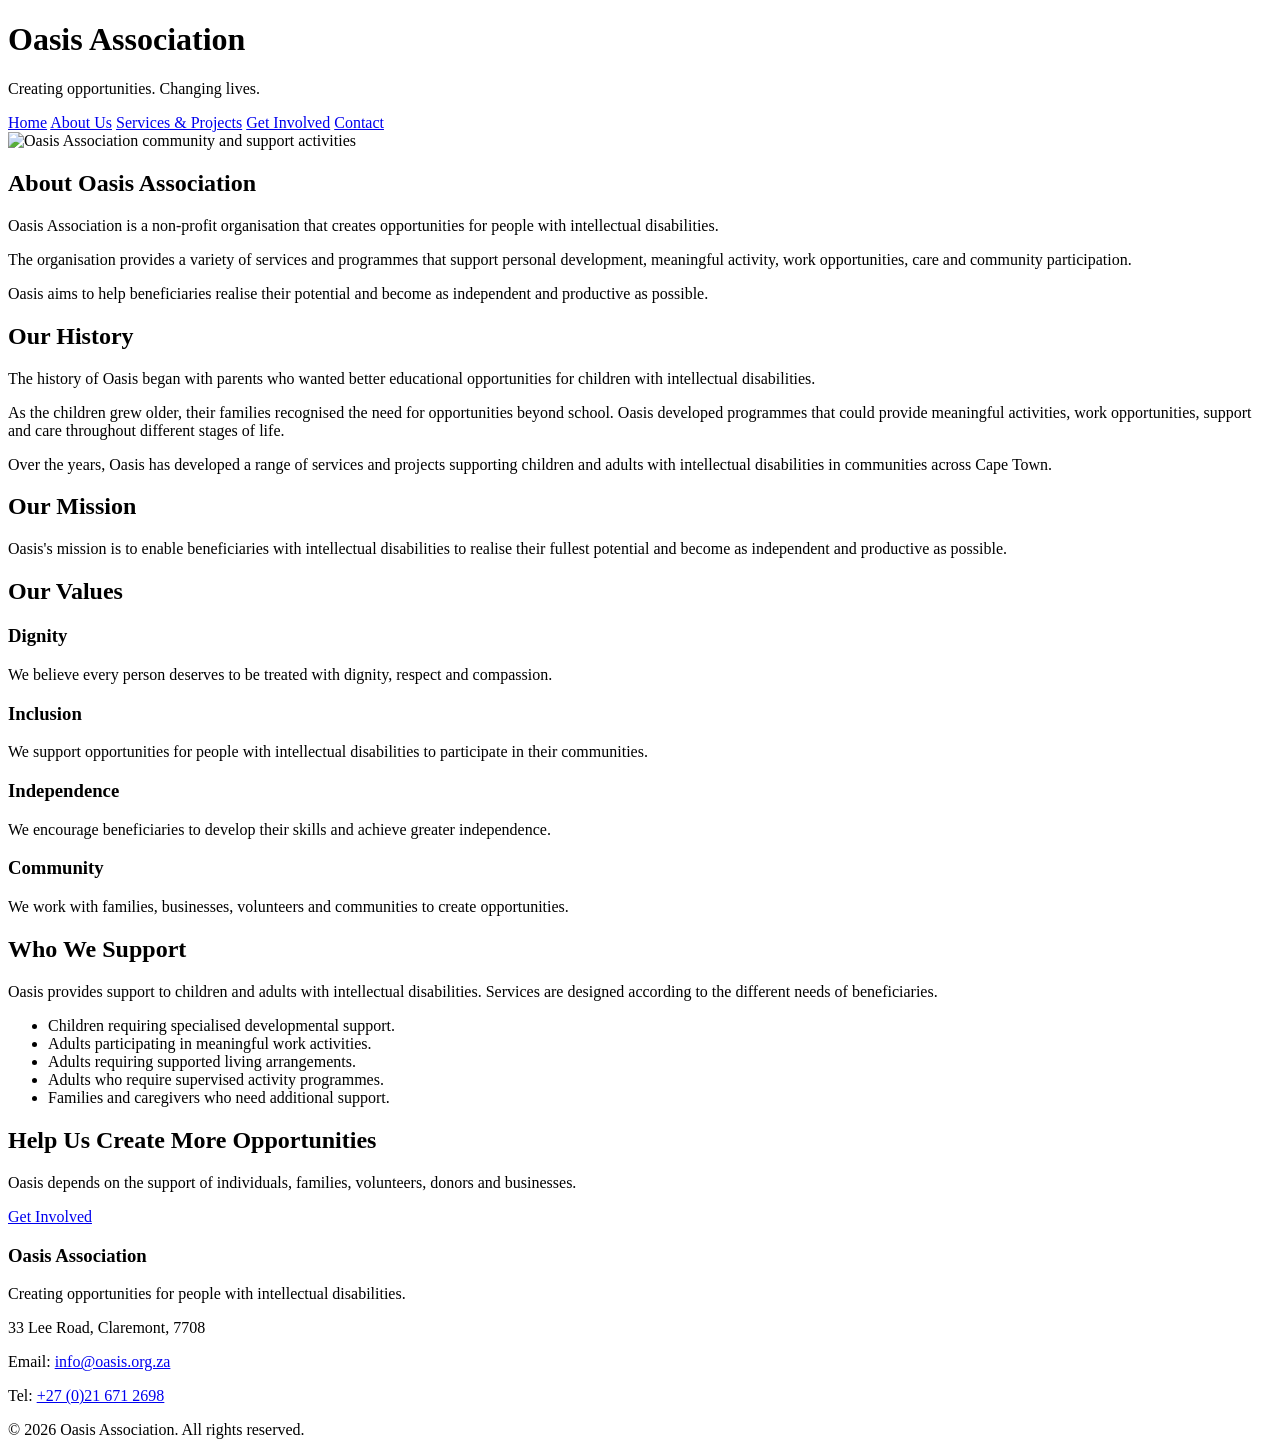
==== about.html @ 9ec5b2ed "Add files via upload" ====
<!DOCTYPE html>
<html lang="en">

<head>
    <!-- Page information -->
    <meta charset="UTF-8">
    <meta name="viewport" content="width=device-width, initial-scale=1.0">

    <title>Oasis Association | About Us</title>

    <!-- Main stylesheet -->
    <link rel="stylesheet" href="css/style.css">
</head>

<body>

    <!-- ================= HEADER ================= -->
    <header>

        <div class="header-content">
            <h1>Oasis Association</h1>
            <p>Creating opportunities. Changing lives.</p>
        </div>

        <!-- ================= NAVIGATION ================= -->
        <nav>
            <a href="index.html">Home</a>
            <a href="about.html" class="active">About Us</a>
            <a href="services.html">Services & Projects</a>
            <a href="enquiry.html">Get Involved</a>
            <a href="contact.html">Contact</a>
        </nav>

    </header>


    <!-- ================= MAIN CONTENT ================= -->
    <main>

        <!-- Page introduction -->
        <section class="welcome">

            <div class="section-image">
                <img
                    src="images/about.jpg"
                    alt="Oasis Association community and support activities">
            </div>

            <div class="section-text">

                <h2>About Oasis Association</h2>

                <p>
                    Oasis Association is a non-profit organisation that creates
                    opportunities for people with intellectual disabilities.
                </p>

                <p>
                    The organisation provides a variety of services and
                    programmes that support personal development, meaningful
                    activity, work opportunities, care and community
                    participation.
                </p>

                <p>
                    Oasis aims to help beneficiaries realise their potential
                    and become as independent and productive as possible.
                </p>

            </div>

        </section>


        <!-- Our history -->
        <section>

            <h2>Our History</h2>

            <p>
                The history of Oasis began with parents who wanted better
                educational opportunities for children with intellectual
                disabilities.
            </p>

            <p>
                As the children grew older, their families recognised the need
                for opportunities beyond school. Oasis developed programmes
                that could provide meaningful activities, work opportunities,
                support and care throughout different stages of life.
            </p>

            <p>
                Over the years, Oasis has developed a range of services and
                projects supporting children and adults with intellectual
                disabilities in communities across Cape Town.
            </p>

        </section>


        <!-- Mission -->
        <section>

            <h2>Our Mission</h2>

            <p>
                Oasis's mission is to enable beneficiaries with intellectual
                disabilities to realise their fullest potential and become as
                independent and productive as possible.
            </p>

        </section>


        <!-- Values -->
        <section>

            <h2>Our Values</h2>

            <div class="service-cards">

                <article class="service-card">
                    <div class="card-content">
                        <h3>Dignity</h3>
                        <p>
                            We believe every person deserves to be treated with
                            dignity, respect and compassion.
                        </p>
                    </div>
                </article>

                <article class="service-card">
                    <div class="card-content">
                        <h3>Inclusion</h3>
                        <p>
                            We support opportunities for people with
                            intellectual disabilities to participate in their
                            communities.
                        </p>
                    </div>
                </article>

                <article class="service-card">
                    <div class="card-content">
                        <h3>Independence</h3>
                        <p>
                            We encourage beneficiaries to develop their skills
                            and achieve greater independence.
                        </p>
                    </div>
                </article>

                <article class="service-card">
                    <div class="card-content">
                        <h3>Community</h3>
                        <p>
                            We work with families, businesses, volunteers and
                            communities to create opportunities.
                        </p>
                    </div>
                </article>

            </div>

        </section>


        <!-- Who we support -->
        <section>

            <h2>Who We Support</h2>

            <p>
                Oasis provides support to children and adults with intellectual
                disabilities. Services are designed according to the different
                needs of beneficiaries.
            </p>

            <ul>
                <li>Children requiring specialised developmental support.</li>
                <li>Adults participating in meaningful work activities.</li>
                <li>Adults requiring supported living arrangements.</li>
                <li>Adults who require supervised activity programmes.</li>
                <li>Families and caregivers who need additional support.</li>
            </ul>

        </section>


        <!-- Call to action -->
        <section class="call-to-action">

            <h2>Help Us Create More Opportunities</h2>

            <p>
                Oasis depends on the support of individuals, families,
                volunteers, donors and businesses.
            </p>

            <a class="button" href="enquiry.html">
                Get Involved
            </a>

        </section>

    </main>


    <!-- ================= FOOTER ================= -->
    <footer>

        <h3>Oasis Association</h3>

        <p>Creating opportunities for people with intellectual disabilities.</p>

        <p>33 Lee Road, Claremont, 7708</p>

        <p>
            Email:
            <a href="mailto:info@oasis.org.za">info@oasis.org.za</a>
        </p>

        <p>
            Tel:
            <a href="tel:+27216712698">+27 (0)21 671 2698</a>
        </p>

        <p class="copyright">
            &copy; 2026 Oasis Association. All rights reserved.
        </p>

    </footer>

</body>
</html>
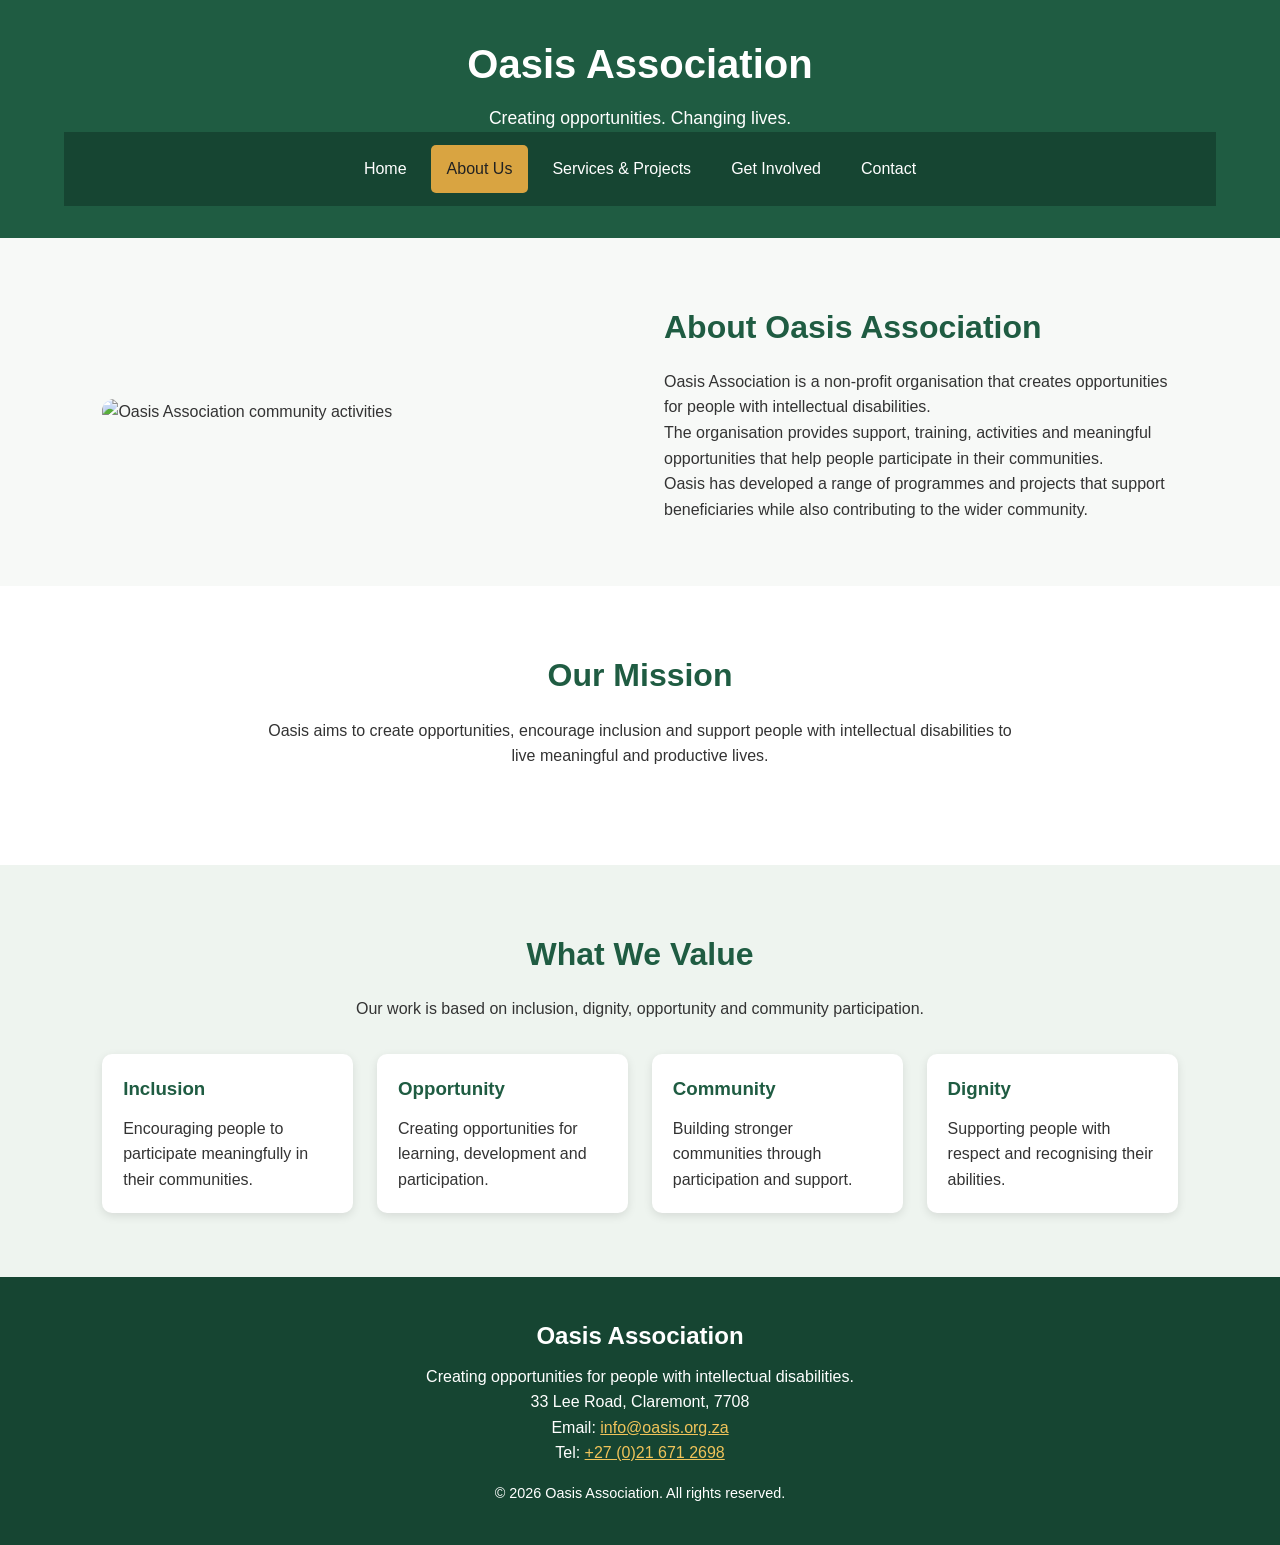
==== commit 5257268e: "Complete website pages and styling" ====
--- a/about.html
+++ b/about.html
@@ -2,235 +2,199 @@
 <html lang="en">
 
 <head>
-    <!-- Page information -->
     <meta charset="UTF-8">
-    <meta name="viewport" content="width=device-width, initial-scale=1.0">
-
-    <title>Oasis Association | About Us</title>
-
-    <!-- Main stylesheet -->
-    <link rel="stylesheet" href="css/style.css">
-</head>
-
-<body>
-
-    <!-- ================= HEADER ================= -->
-    <header>
-
-        <div class="header-content">
-            <h1>Oasis Association</h1>
-            <p>Creating opportunities. Changing lives.</p>
-        </div>
-
-        <!-- ================= NAVIGATION ================= -->
-        <nav>
-            <a href="index.html">Home</a>
-            <a href="about.html" class="active">About Us</a>
-            <a href="services.html">Services & Projects</a>
-            <a href="enquiry.html">Get Involved</a>
-            <a href="contact.html">Contact</a>
-        </nav>
-
-    </header>
-
-
-    <!-- ================= MAIN CONTENT ================= -->
-    <main>
-
-        <!-- Page introduction -->
-        <section class="welcome">
-
-            <div class="section-image">
-                <img
-                    src="images/about.jpg"
-                    alt="Oasis Association community and support activities">
-            </div>
-
-            <div class="section-text">
-
-                <h2>About Oasis Association</h2>
-
-                <p>
-                    Oasis Association is a non-profit organisation that creates
-                    opportunities for people with intellectual disabilities.
-                </p>
-
-                <p>
-                    The organisation provides a variety of services and
-                    programmes that support personal development, meaningful
-                    activity, work opportunities, care and community
-                    participation.
-                </p>
-
-                <p>
-                    Oasis aims to help beneficiaries realise their potential
-                    and become as independent and productive as possible.
-                </p>
-
-            </div>
-
-        </section>
-
-
-        <!-- Our history -->
-        <section>
-
-            <h2>Our History</h2>
-
-            <p>
-                The history of Oasis began with parents who wanted better
-                educational opportunities for children with intellectual
-                disabilities.
-            </p>
-
-            <p>
-                As the children grew older, their families recognised the need
-                for opportunities beyond school. Oasis developed programmes
-                that could provide meaningful activities, work opportunities,
-                support and care throughout different stages of life.
-            </p>
-
-            <p>
-                Over the years, Oasis has developed a range of services and
-                projects supporting children and adults with intellectual
-                disabilities in communities across Cape Town.
-            </p>
-
-        </section>
-
-
-        <!-- Mission -->
-        <section>
-
-            <h2>Our Mission</h2>
-
-            <p>
-                Oasis's mission is to enable beneficiaries with intellectual
-                disabilities to realise their fullest potential and become as
-                independent and productive as possible.
-            </p>
-
-        </section>
-
-
-        <!-- Values -->
-        <section>
-
-            <h2>Our Values</h2>
-
-            <div class="service-cards">
-
-                <article class="service-card">
-                    <div class="card-content">
-                        <h3>Dignity</h3>
-                        <p>
-                            We believe every person deserves to be treated with
-                            dignity, respect and compassion.
-                        </p>
-                    </div>
-                </article>
-
-                <article class="service-card">
-                    <div class="card-content">
-                        <h3>Inclusion</h3>
-                        <p>
-                            We support opportunities for people with
-                            intellectual disabilities to participate in their
-                            communities.
-                        </p>
-                    </div>
-                </article>
-
-                <article class="service-card">
-                    <div class="card-content">
-                        <h3>Independence</h3>
-                        <p>
-                            We encourage beneficiaries to develop their skills
-                            and achieve greater independence.
-                        </p>
-                    </div>
-                </article>
-
-                <article class="service-card">
-                    <div class="card-content">
-                        <h3>Community</h3>
-                        <p>
-                            We work with families, businesses, volunteers and
-                            communities to create opportunities.
-                        </p>
-                    </div>
-                </article>
-
-            </div>
-
-        </section>
-
-
-        <!-- Who we support -->
-        <section>
-
-            <h2>Who We Support</h2>
-
-            <p>
-                Oasis provides support to children and adults with intellectual
-                disabilities. Services are designed according to the different
-                needs of beneficiaries.
-            </p>
-
-            <ul>
-                <li>Children requiring specialised developmental support.</li>
-                <li>Adults participating in meaningful work activities.</li>
-                <li>Adults requiring supported living arrangements.</li>
-                <li>Adults who require supervised activity programmes.</li>
-                <li>Families and caregivers who need additional support.</li>
-            </ul>
-
-        </section>
-
-
-        <!-- Call to action -->
-        <section class="call-to-action">
-
-            <h2>Help Us Create More Opportunities</h2>
-
-            <p>
-                Oasis depends on the support of individuals, families,
-                volunteers, donors and businesses.
-            </p>
-
-            <a class="button" href="enquiry.html">
-                Get Involved
-            </a>
-
-        </section>
-
-    </main>
-
-
-    <!-- ================= FOOTER ================= -->
-    <footer>
-
-        <h3>Oasis Association</h3>
-
-        <p>Creating opportunities for people with intellectual disabilities.</p>
-
-        <p>33 Lee Road, Claremont, 7708</p>
-
-        <p>
-            Email:
-            <a href="mailto:info@oasis.org.za">info@oasis.org.za</a>
-        </p>
-
-        <p>
-            Tel:
-            <a href="tel:+27216712698">+27 (0)21 671 2698</a>
-        </p>
-
-        <p class="copyright">
-            &copy; 2026 Oasis Association. All rights reserved.
-        </p>
-
-    </footer>
-
-</body>
-</html>+        <meta name="viewport" content="width=device-width, initial-scale=1.0">
+
+            <title>About Us | Oasis Association</title>
+
+                <link rel="stylesheet" href="css/style.css">
+                </head>
+
+                <body>
+
+                    <header>
+
+                            <div class="header-content">
+                                        <h1>Oasis Association</h1>
+                                                    <p>Creating opportunities. Changing lives.</p>
+                                                            </div>
+
+                                                                    <nav>
+                                                                                <a href="index.html">Home</a>
+                                                                                            <a href="about.html" class="active">About Us</a>
+                                                                                                        <a href="services.html">Services &amp; Projects</a>
+                                                                                                                    <a href="enquiry.html">Get Involved</a>
+                                                                                                                                <a href="contact.html">Contact</a>
+                                                                                                                                        </nav>
+
+                                                                                                                                            </header>
+
+
+                                                                                                                                                <main>
+
+                                                                                                                                                        <section class="welcome">
+
+                                                                                                                                                                    <div class="section-image">
+                                                                                                                                                                                    <img
+                                                                                                                                                                                                        src="images/about.jpg"
+                                                                                                                                                                                                                            alt="Oasis Association community activities">
+                                                                                                                                                                                                                                        </div>
+
+                                                                                                                                                                                                                                                    <div class="section-text">
+
+                                                                                                                                                                                                                                                                    <h2>About Oasis Association</h2>
+
+                                                                                                                                                                                                                                                                                    <p>
+                                                                                                                                                                                                                                                                                                        Oasis Association is a non-profit organisation that
+                                                                                                                                                                                                                                                                                                                            creates opportunities for people with intellectual
+                                                                                                                                                                                                                                                                                                                                                disabilities.
+                                                                                                                                                                                                                                                                                                                                                                </p>
+
+                                                                                                                                                                                                                                                                                                                                                                                <p>
+                                                                                                                                                                                                                                                                                                                                                                                                    The organisation provides support, training,
+                                                                                                                                                                                                                                                                                                                                                                                                                        activities and meaningful opportunities that help
+                                                                                                                                                                                                                                                                                                                                                                                                                                            people participate in their communities.
+                                                                                                                                                                                                                                                                                                                                                                                                                                                            </p>
+
+                                                                                                                                                                                                                                                                                                                                                                                                                                                                            <p>
+                                                                                                                                                                                                                                                                                                                                                                                                                                                                                                Oasis has developed a range of programmes and
+                                                                                                                                                                                                                                                                                                                                                                                                                                                                                                                    projects that support beneficiaries while also
+                                                                                                                                                                                                                                                                                                                                                                                                                                                                                                                                        contributing to the wider community.
+                                                                                                                                                                                                                                                                                                                                                                                                                                                                                                                                                        </p>
+
+                                                                                                                                                                                                                                                                                                                                                                                                                                                                                                                                                                    </div>
+
+                                                                                                                                                                                                                                                                                                                                                                                                                                                                                                                                                                            </section>
+
+
+                                                                                                                                                                                                                                                                                                                                                                                                                                                                                                                                                                                    <section class="impact-section">
+
+                                                                                                                                                                                                                                                                                                                                                                                                                                                                                                                                                                                                <div class="section-heading">
+
+                                                                                                                                                                                                                                                                                                                                                                                                                                                                                                                                                                                                                <h2>Our Mission</h2>
+
+                                                                                                                                                                                                                                                                                                                                                                                                                                                                                                                                                                                                                                <p>
+                                                                                                                                                                                                                                                                                                                                                                                                                                                                                                                                                                                                                                                    Oasis aims to create opportunities, encourage
+                                                                                                                                                                                                                                                                                                                                                                                                                                                                                                                                                                                                                                                                        inclusion and support people with intellectual
+                                                                                                                                                                                                                                                                                                                                                                                                                                                                                                                                                                                                                                                                                            disabilities to live meaningful and productive
+                                                                                                                                                                                                                                                                                                                                                                                                                                                                                                                                                                                                                                                                                                                lives.
+                                                                                                                                                                                                                                                                                                                                                                                                                                                                                                                                                                                                                                                                                                                                </p>
+
+                                                                                                                                                                                                                                                                                                                                                                                                                                                                                                                                                                                                                                                                                                                                            </div>
+
+                                                                                                                                                                                                                                                                                                                                                                                                                                                                                                                                                                                                                                                                                                                                                    </section>
+
+
+                                                                                                                                                                                                                                                                                                                                                                                                                                                                                                                                                                                                                                                                                                                                                            <section class="services-section">
+
+                                                                                                                                                                                                                                                                                                                                                                                                                                                                                                                                                                                                                                                                                                                                                                        <div class="section-heading">
+
+                                                                                                                                                                                                                                                                                                                                                                                                                                                                                                                                                                                                                                                                                                                                                                                        <h2>What We Value</h2>
+
+                                                                                                                                                                                                                                                                                                                                                                                                                                                                                                                                                                                                                                                                                                                                                                                                        <p>
+                                                                                                                                                                                                                                                                                                                                                                                                                                                                                                                                                                                                                                                                                                                                                                                                                            Our work is based on inclusion, dignity,
+                                                                                                                                                                                                                                                                                                                                                                                                                                                                                                                                                                                                                                                                                                                                                                                                                                                opportunity and community participation.
+                                                                                                                                                                                                                                                                                                                                                                                                                                                                                                                                                                                                                                                                                                                                                                                                                                                                </p>
+
+                                                                                                                                                                                                                                                                                                                                                                                                                                                                                                                                                                                                                                                                                                                                                                                                                                                                            </div>
+
+
+                                                                                                                                                                                                                                                                                                                                                                                                                                                                                                                                                                                                                                                                                                                                                                                                                                                                                        <div class="services-grid">
+
+                                                                                                                                                                                                                                                                                                                                                                                                                                                                                                                                                                                                                                                                                                                                                                                                                                                                                                        <article class="service-card">
+
+                                                                                                                                                                                                                                                                                                                                                                                                                                                                                                                                                                                                                                                                                                                                                                                                                                                                                                                            <div class="card-content">
+
+                                                                                                                                                                                                                                                                                                                                                                                                                                                                                                                                                                                                                                                                                                                                                                                                                                                                                                                                                    <h3>Inclusion</h3>
+
+                                                                                                                                                                                                                                                                                                                                                                                                                                                                                                                                                                                                                                                                                                                                                                                                                                                                                                                                                                            <p>
+                                                                                                                                                                                                                                                                                                                                                                                                                                                                                                                                                                                                                                                                                                                                                                                                                                                                                                                                                                                                        Encouraging people to participate
+                                                                                                                                                                                                                                                                                                                                                                                                                                                                                                                                                                                                                                                                                                                                                                                                                                                                                                                                                                                                                                    meaningfully in their communities.
+                                                                                                                                                                                                                                                                                                                                                                                                                                                                                                                                                                                                                                                                                                                                                                                                                                                                                                                                                                                                                                                            </p>
+
+                                                                                                                                                                                                                                                                                                                                                                                                                                                                                                                                                                                                                                                                                                                                                                                                                                                                                                                                                                                                                                                                                </div>
+
+                                                                                                                                                                                                                                                                                                                                                                                                                                                                                                                                                                                                                                                                                                                                                                                                                                                                                                                                                                                                                                                                                                </article>
+
+
+                                                                                                                                                                                                                                                                                                                                                                                                                                                                                                                                                                                                                                                                                                                                                                                                                                                                                                                                                                                                                                                                                                                <article class="service-card">
+
+                                                                                                                                                                                                                                                                                                                                                                                                                                                                                                                                                                                                                                                                                                                                                                                                                                                                                                                                                                                                                                                                                                                                    <div class="card-content">
+
+                                                                                                                                                                                                                                                                                                                                                                                                                                                                                                                                                                                                                                                                                                                                                                                                                                                                                                                                                                                                                                                                                                                                                            <h3>Opportunity</h3>
+
+                                                                                                                                                                                                                                                                                                                                                                                                                                                                                                                                                                                                                                                                                                                                                                                                                                                                                                                                                                                                                                                                                                                                                                                    <p>
+                                                                                                                                                                                                                                                                                                                                                                                                                                                                                                                                                                                                                                                                                                                                                                                                                                                                                                                                                                                                                                                                                                                                                                                                                Creating opportunities for learning,
+                                                                                                                                                                                                                                                                                                                                                                                                                                                                                                                                                                                                                                                                                                                                                                                                                                                                                                                                                                                                                                                                                                                                                                                                                                            development and participation.
+                                                                                                                                                                                                                                                                                                                                                                                                                                                                                                                                                                                                                                                                                                                                                                                                                                                                                                                                                                                                                                                                                                                                                                                                                                                                    </p>
+
+                                                                                                                                                                                                                                                                                                                                                                                                                                                                                                                                                                                                                                                                                                                                                                                                                                                                                                                                                                                                                                                                                                                                                                                                                                                                                        </div>
+
+                                                                                                                                                                                                                                                                                                                                                                                                                                                                                                                                                                                                                                                                                                                                                                                                                                                                                                                                                                                                                                                                                                                                                                                                                                                                                                        </article>
+
+
+                                                                                                                                                                                                                                                                                                                                                                                                                                                                                                                                                                                                                                                                                                                                                                                                                                                                                                                                                                                                                                                                                                                                                                                                                                                                                                                        <article class="service-card">
+
+                                                                                                                                                                                                                                                                                                                                                                                                                                                                                                                                                                                                                                                                                                                                                                                                                                                                                                                                                                                                                                                                                                                                                                                                                                                                                                                                            <div class="card-content">
+
+                                                                                                                                                                                                                                                                                                                                                                                                                                                                                                                                                                                                                                                                                                                                                                                                                                                                                                                                                                                                                                                                                                                                                                                                                                                                                                                                                                    <h3>Community</h3>
+
+                                                                                                                                                                                                                                                                                                                                                                                                                                                                                                                                                                                                                                                                                                                                                                                                                                                                                                                                                                                                                                                                                                                                                                                                                                                                                                                                                                                            <p>
+                                                                                                                                                                                                                                                                                                                                                                                                                                                                                                                                                                                                                                                                                                                                                                                                                                                                                                                                                                                                                                                                                                                                                                                                                                                                                                                                                                                                                        Building stronger communities through
+                                                                                                                                                                                                                                                                                                                                                                                                                                                                                                                                                                                                                                                                                                                                                                                                                                                                                                                                                                                                                                                                                                                                                                                                                                                                                                                                                                                                                                                    participation and support.
+                                                                                                                                                                                                                                                                                                                                                                                                                                                                                                                                                                                                                                                                                                                                                                                                                                                                                                                                                                                                                                                                                                                                                                                                                                                                                                                                                                                                                                                                            </p>
+
+                                                                                                                                                                                                                                                                                                                                                                                                                                                                                                                                                                                                                                                                                                                                                                                                                                                                                                                                                                                                                                                                                                                                                                                                                                                                                                                                                                                                                                                                                                </div>
+
+                                                                                                                                                                                                                                                                                                                                                                                                                                                                                                                                                                                                                                                                                                                                                                                                                                                                                                                                                                                                                                                                                                                                                                                                                                                                                                                                                                                                                                                                                                                </article>
+
+
+                                                                                                                                                                                                                                                                                                                                                                                                                                                                                                                                                                                                                                                                                                                                                                                                                                                                                                                                                                                                                                                                                                                                                                                                                                                                                                                                                                                                                                                                                                                                <article class="service-card">
+
+                                                                                                                                                                                                                                                                                                                                                                                                                                                                                                                                                                                                                                                                                                                                                                                                                                                                                                                                                                                                                                                                                                                                                                                                                                                                                                                                                                                                                                                                                                                                                    <div class="card-content">
+
+                                                                                                                                                                                                                                                                                                                                                                                                                                                                                                                                                                                                                                                                                                                                                                                                                                                                                                                                                                                                                                                                                                                                                                                                                                                                                                                                                                                                                                                                                                                                                                            <h3>Dignity</h3>
+
+                                                                                                                                                                                                                                                                                                                                                                                                                                                                                                                                                                                                                                                                                                                                                                                                                                                                                                                                                                                                                                                                                                                                                                                                                                                                                                                                                                                                                                                                                                                                                                                                    <p>
+                                                                                                                                                                                                                                                                                                                                                                                                                                                                                                                                                                                                                                                                                                                                                                                                                                                                                                                                                                                                                                                                                                                                                                                                                                                                                                                                                                                                                                                                                                                                                                                                                                Supporting people with respect and
+                                                                                                                                                                                                                                                                                                                                                                                                                                                                                                                                                                                                                                                                                                                                                                                                                                                                                                                                                                                                                                                                                                                                                                                                                                                                                                                                                                                                                                                                                                                                                                                                                                                            recognising their abilities.
+                                                                                                                                                                                                                                                                                                                                                                                                                                                                                                                                                                                                                                                                                                                                                                                                                                                                                                                                                                                                                                                                                                                                                                                                                                                                                                                                                                                                                                                                                                                                                                                                                                                                                    </p>
+
+                                                                                                                                                                                                                                                                                                                                                                                                                                                                                                                                                                                                                                                                                                                                                                                                                                                                                                                                                                                                                                                                                                                                                                                                                                                                                                                                                                                                                                                                                                                                                                                                                                                                                                        </div>
+
+                                                                                                                                                                                                                                                                                                                                                                                                                                                                                                                                                                                                                                                                                                                                                                                                                                                                                                                                                                                                                                                                                                                                                                                                                                                                                                                                                                                                                                                                                                                                                                                                                                                                                                                        </article>
+
+                                                                                                                                                                                                                                                                                                                                                                                                                                                                                                                                                                                                                                                                                                                                                                                                                                                                                                                                                                                                                                                                                                                                                                                                                                                                                                                                                                                                                                                                                                                                                                                                                                                                                                                                    </div>
+
+                                                                                                                                                                                                                                                                                                                                                                                                                                                                                                                                                                                                                                                                                                                                                                                                                                                                                                                                                                                                                                                                                                                                                                                                                                                                                                                                                                                                                                                                                                                                                                                                                                                                                                                                            </section>
+
+                                                                                                                                                                                                                                                                                                                                                                                                                                                                                                                                                                                                                                                                                                                                                                                                                                                                                                                                                                                                                                                                                                                                                                                                                                                                                                                                                                                                                                                                                                                                                                                                                                                                                                                                                </main>
+
+
+                                                                                                                                                                                                                                                                                                                                                                                                                                                                                                                                                                                                                                                                                                                                                                                                                                                                                                                                                                                                                                                                                                                                                                                                                                                                                                                                                                                                                                                                                                                                                                                                                                                                                                                                                    <footer>
+
+                                                                                                                                                                                                                                                                                                                                                                                                                                                                                                                                                                                                                                                                                                                                                                                                                                                                                                                                                                                                                                                                                                                                                                                                                                                                                                                                                                                                                                                                                                                                                                                                                                                                                                                                                            <h3>Oasis Association</h3>
+
+                                                                                                                                                                                                                                                                                                                                                                                                                                                                                                                                                                                                                                                                                                                                                                                                                                                                                                                                                                                                                                                                                                                                                                                                                                                                                                                                                                                                                                                                                                                                                                                                                                                                                                                                                                    <p>Creating opportunities for people with intellectual disabilities.</p>
+
+                                                                                                                                                                                                                                                                                                                                                                                                                                                                                                                                                                                                                                                                                                                                                                                                                                                                                                                                                                                                                                                                                                                                                                                                                                                                                                                                                                                                                                                                                                                                                                                                                                                                                                                                                                            <p>33 Lee Road, Claremont, 7708</p>
+
+                                                                                                                                                                                                                                                                                                                                                                                                                                                                                                                                                                                                                                                                                                                                                                                                                                                                                                                                                                                                                                                                                                                                                                                                                                                                                                                                                                                                                                                                                                                                                                                                                                                                                                                                                                                    <p>
+                                                                                                                                                                                                                                                                                                                                                                                                                                                                                                                                                                                                                                                                                                                                                                                                                                                                                                                                                                                                                                                                                                                                                                                                                                                                                                                                                                                                                                                                                                                                                                                                                                                                                                                                                                                                Email:
+                                                                                                                                                                                                                                                                                                                                                                                                                                                                                                                                                                                                                                                                                                                                                                                                                                                                                                                                                                                                                                                                                                                                                                                                                                                                                                                                                                                                                                                                                                                                                                                                                                                                                                                                                                                                            <a href="mailto:info@oasis.org.za">info@oasis.org.za</a>
+                                                                                                                                                                                                                                                                                                                                                                                                                                                                                                                                                                                                                                                                                                                                                                                                                                                                                                                                                                                                                                                                                                                                                                                                                                                                                                                                                                                                                                                                                                                                                                                                                                                                                                                                                                                                                    </p>
+
+                                                                                                                                                                                                                                                                                                                                                                                                                                                                                                                                                                                                                                                                                                                                                                                                                                                                                                                                                                                                                                                                                                                                                                                                                                                                                                                                                                                                                                                                                                                                                                                                                                                                                                                                                                                                                            <p>
+                                                                                                                                                                                                                                                                                                                                                                                                                                                                                                                                                                                                                                                                                                                                                                                                                                                                                                                                                                                                                                                                                                                                                                                                                                                                                                                                                                                                                                                                                                                                                                                                                                                                                                                                                                                                                                        Tel:
+                                                                                                                                                                                                                                                                                                                                                                                                                                                                                                                                                                                                                                                                                                                                                                                                                                                                                                                                                                                                                                                                                                                                                                                                                                                                                                                                                                                                                                                                                                                                                                                                                                                                                                                                                                                                                                                    <a href="tel:+27216712698">+27 (0)21 671 2698</a>
+                                                                                                                                                                                                                                                                                                                                                                                                                                                                                                                                                                                                                                                                                                                                                                                                                                                                                                                                                                                                                                                                                                                                                                                                                                                                                                                                                                                                                                                                                                                                                                                                                                                                                                                                                                                                                                                            </p>
+
+                                                                                                                                                                                                                                                                                                                                                                                                                                                                                                                                                                                                                                                                                                                                                                                                                                                                                                                                                                                                                                                                                                                                                                                                                                                                                                                                                                                                                                                                                                                                                                                                                                                                                                                                                                                                                                                                    <p class="copyright">
+                                                                                                                                                                                                                                                                                                                                                                                                                                                                                                                                                                                                                                                                                                                                                                                                                                                                                                                                                                                                                                                                                                                                                                                                                                                                                                                                                                                                                                                                                                                                                                                                                                                                                                                                                                                                                                                                                &copy; 2026 Oasis Association. All rights reserved.
+                                                                                                                                                                                                                                                                                                                                                                                                                                                                                                                                                                                                                                                                                                                                                                                                                                                                                                                                                                                                                                                                                                                                                                                                                                                                                                                                                                                                                                                                                                                                                                                                                                                                                                                                                                                                                                                                                        </p>
+
+                                                                                                                                                                                                                                                                                                                                                                                                                                                                                                                                                                                                                                                                                                                                                                                                                                                                                                                                                                                                                                                                                                                                                                                                                                                                                                                                                                                                                                                                                                                                                                                                                                                                                                                                                                                                                                                                                            </footer>
+
+                                                                                                                                                                                                                                                                                                                                                                                                                                                                                                                                                                                                                                                                                                                                                                                                                                                                                                                                                                                                                                                                                                                                                                                                                                                                                                                                                                                                                                                                                                                                                                                                                                                                                                                                                                                                                                                                                            </body>
+
+                                                                                                                                                                                                                                                                                                                                                                                                                                                                                                                                                                                                                                                                                                                                                                                                                                                                                                                                                                                                                                                                                                                                                                                                                                                                                                                                                                                                                                                                                                                                                                                                                                                                                                                                                                                                                                                                                            </html>
--- a/css/style.css
+++ b/css/style.css
@@ -0,0 +1,366 @@
+/* ================= GENERAL SETTINGS ================= */
+
+* {
+    box-sizing: border-box;
+        margin: 0;
+            padding: 0;
+            }
+
+            body {
+                font-family: Arial, sans-serif;
+                    line-height: 1.6;
+                        background-color: #f7f9f7;
+                            color: #333;
+                            }
+
+
+                            /* ================= HEADER ================= */
+
+                            header {
+                                background-color:#1f5c42;
+                                    color: white;
+                                        text-align: center;
+                                            padding: 2rem 5%;
+                                            }
+
+                                            .header-content h1 {
+                                                font-size: 2.5rem;
+                                                    margin-bottom: 0.5rem;
+                                                    }
+
+                                                    .header-content p {
+                                                        font-size: 1.1rem;
+                                                        }
+
+
+                                                        /* ================= NAVIGATION ================= */
+
+                                                        nav {
+                                                            background-color: #164532;
+                                                                display: flex;
+                                                                    justify-content: center;
+                                                                        flex-wrap: wrap;
+                                                                            gap: 0.5rem;
+                                                                                padding: 0.8rem 5%;
+                                                                                }
+
+                                                                                nav a {
+                                                                                    color: white;
+                                                                                        text-decoration: none;
+                                                                                            padding: 0.7rem 1rem;
+                                                                                                border-radius: 5px;
+                                                                                                    transition: 0.3s;
+                                                                                                    }
+
+                                                                                                    nav a:hover,
+                                                                                                    nav a:focus,
+                                                                                                    nav a.active {
+                                                                                                        background-color: #d9a441;
+                                                                                                            color: #222;
+                                                                                                            }
+
+
+                                                                                                            /* ================= HERO SECTION ================= */
+
+                                                                                                            .hero-section {
+                                                                                                                display: flex;
+                                                                                                                    align-items: center;
+                                                                                                                        gap: 2rem;
+                                                                                                                            padding: 4rem 8%;
+                                                                                                                                background-color: white;
+                                                                                                                                }
+
+                                                                                                                                .hero-image {
+                                                                                                                                    flex: 1;
+                                                                                                                                    }
+
+                                                                                                                                    .hero-image img {
+                                                                                                                                        width: 100%;
+                                                                                                                                            height: auto;
+                                                                                                                                                display: block;
+                                                                                                                                                    border-radius: 12px;
+                                                                                                                                                    }
+
+                                                                                                                                                    .hero-text {
+                                                                                                                                                        flex: 1;
+                                                                                                                                                        }
+
+                                                                                                                                                        .hero-text h2 {
+                                                                                                                                                            font-size: 2.4rem;
+                                                                                                                                                                color: #1f5c42;
+                                                                                                                                                                    margin-bottom: 1rem;
+                                                                                                                                                                    }
+
+                                                                                                                                                                    .hero-text p {
+                                                                                                                                                                        font-size: 1.1rem;
+                                                                                                                                                                            margin-bottom: 1.5rem;
+                                                                                                                                                                            }
+
+
+                                                                                                                                                                            /* ================= BUTTONS ================= */
+
+                                                                                                                                                                            .hero-button,
+                                                                                                                                                                            .button,
+                                                                                                                                                                            .outline-button {
+                                                                                                                                                                                display: inline-block;
+                                                                                                                                                                                    text-decoration: none;
+                                                                                                                                                                                        padding: 0.8rem 1.4rem;
+                                                                                                                                                                                            border-radius: 6px;
+                                                                                                                                                                                                font-weight: bold;
+                                                                                                                                                                                                    transition: 0.3s;
+                                                                                                                                                                                                    }
+
+                                                                                                                                                                                                    .hero-button,
+                                                                                                                                                                                                    .button {
+                                                                                                                                                                                                        background-color: #1f5c42;
+                                                                                                                                                                                                            color: white;
+                                                                                                                                                                                                            }
+
+                                                                                                                                                                                                            .hero-button:hover,
+                                                                                                                                                                                                            .button:hover {
+                                                                                                                                                                                                                background-color: #d9a441;
+                                                                                                                                                                                                                    color: #222;
+                                                                                                                                                                                                                    }
+
+                                                                                                                                                                                                                    .outline-button {
+                                                                                                                                                                                                                        border: 2px solid #1f5c42;
+                                                                                                                                                                                                                            color: #1f5c42;
+                                                                                                                                                                                                                            }
+
+                                                                                                                                                                                                                            .outline-button:hover {
+                                                                                                                                                                                                                                background-color: #1f5c42;
+                                                                                                                                                                                                                                    color: white;
+                                                                                                                                                                                                                                    }
+
+
+                                                                                                                                                                                                                                    /* ================= WELCOME SECTION ================= */
+
+                                                                                                                                                                                                                                    .welcome {
+                                                                                                                                                                                                                                        display: flex;
+                                                                                                                                                                                                                                            align-items: center;
+                                                                                                                                                                                                                                                gap: 3rem;
+                                                                                                                                                                                                                                                    padding: 4rem 8%;
+                                                                                                                                                                                                                                                    }
+
+                                                                                                                                                                                                                                                    .section-image,
+                                                                                                                                                                                                                                                    .section-text {
+                                                                                                                                                                                                                                                        flex: 1;
+                                                                                                                                                                                                                                                        }
+
+                                                                                                                                                                                                                                                        .section-image img {
+                                                                                                                                                                                                                                                            width: 100%;
+                                                                                                                                                                                                                                                                height: auto;
+                                                                                                                                                                                                                                                                    border-radius: 12px;
+                                                                                                                                                                                                                                                                    }
+
+
+                                                                                                                                                                                                                                                                    /* ================= HEADINGS ================= */
+
+                                                                                                                                                                                                                                                                    .section-heading {
+                                                                                                                                                                                                                                                                        text-align: center;
+                                                                                                                                                                                                                                                                            max-width: 750px;
+                                                                                                                                                                                                                                                                                margin: 0 auto 2rem;
+                                                                                                                                                                                                                                                                                }
+
+                                                                                                                                                                                                                                                                                .section-heading h2,
+                                                                                                                                                                                                                                                                                .home-about-text h2,
+                                                                                                                                                                                                                                                                                .welcome h2 {
+                                                                                                                                                                                                                                                                                    color: #1f5c42;
+                                                                                                                                                                                                                                                                                        font-size: 2rem;
+                                                                                                                                                                                                                                                                                            margin-bottom: 1rem;
+                                                                                                                                                                                                                                                                                            }
+
+
+                                                                                                                                                                                                                                                                                            /* ================= SERVICES ================= */
+
+                                                                                                                                                                                                                                                                                            .services-section {
+                                                                                                                                                                                                                                                                                                background-color: #eef4ef;
+                                                                                                                                                                                                                                                                                                    padding: 4rem 8%;
+                                                                                                                                                                                                                                                                                                    }
+
+                                                                                                                                                                                                                                                                                                    .services-grid {
+                                                                                                                                                                                                                                                                                                        display: grid;
+                                                                                                                                                                                                                                                                                                            grid-template-columns: repeat(4, 1fr);
+                                                                                                                                                                                                                                                                                                                gap: 1.5rem;
+                                                                                                                                                                                                                                                                                                                }
+
+                                                                                                                                                                                                                                                                                                                .service-card {
+                                                                                                                                                                                                                                                                                                                    background-color: white;
+                                                                                                                                                                                                                                                                                                                        border-radius: 10px;
+                                                                                                                                                                                                                                                                                                                            overflow: hidden;
+                                                                                                                                                                                                                                                                                                                                box-shadow: 0 3px 10px rgba(0, 0, 0, 0.1);
+                                                                                                                                                                                                                                                                                                                                    transition: transform 0.3s, box-shadow 0.3s;
+                                                                                                                                                                                                                                                                                                                                    }
+
+                                                                                                                                                                                                                                                                                                                                    .service-card:hover {
+                                                                                                                                                                                                                                                                                                                                        transform: translateY(-5px);
+                                                                                                                                                                                                                                                                                                                                            box-shadow: 0 6px 16px rgba(0, 0, 0, 0.15);
+                                                                                                                                                                                                                                                                                                                                            }
+
+                                                                                                                                                                                                                                                                                                                                            .service-card img {
+                                                                                                                                                                                                                                                                                                                                                width: 100%;
+                                                                                                                                                                                                                                                                                                                                                    height: 200px;
+                                                                                                                                                                                                                                                                                                                                                        object-fit: cover;
+                                                                                                                                                                                                                                                                                                                                                        }
+
+                                                                                                                                                                                                                                                                                                                                                        .card-content {
+                                                                                                                                                                                                                                                                                                                                                            padding: 1.3rem;
+                                                                                                                                                                                                                                                                                                                                                            }
+
+                                                                                                                                                                                                                                                                                                                                                            .card-content h3 {
+                                                                                                                                                                                                                                                                                                                                                                color: #1f5c42;
+                                                                                                                                                                                                                                                                                                                                                                    margin-bottom: 0.7rem;
+                                                                                                                                                                                                                                                                                                                                                                    }
+
+                                                                                                                                                                                                                                                                                                                                                                    .card-content a {
+                                                                                                                                                                                                                                                                                                                                                                        display: inline-block;
+                                                                                                                                                                                                                                                                                                                                                                            margin-top: 1rem;
+                                                                                                                                                                                                                                                                                                                                                                                color: #1f5c42;
+                                                                                                                                                                                                                                                                                                                                                                                    font-weight: bold;
+                                                                                                                                                                                                                                                                                                                                                                                    }
+
+
+                                                                                                                                                                                                                                                                                                                                                                                    /* ================= IMPACT ================= */
+
+                                                                                                                                                                                                                                                                                                                                                                                    .impact-section {
+                                                                                                                                                                                                                                                                                                                                                                                        padding: 4rem 8%;
+                                                                                                                                                                                                                                                                                                                                                                                            text-align: center;
+                                                                                                                                                                                                                                                                                                                                                                                                background-color: white;
+                                                                                                                                                                                                                                                                                                                                                                                                }
+
+
+                                                                                                                                                                                                                                                                                                                                                                                                /* ================= GET INVOLVED ================= */
+
+                                                                                                                                                                                                                                                                                                                                                                                                .get-involved {
+                                                                                                                                                                                                                                                                                                                                                                                                    padding: 4rem 8%;
+                                                                                                                                                                                                                                                                                                                                                                                                        text-align: center;
+                                                                                                                                                                                                                                                                                                                                                                                                            background-color: #dfece3;
+                                                                                                                                                                                                                                                                                                                                                                                                            }
+
+                                                                                                                                                                                                                                                                                                                                                                                                            .get-involved-content {
+                                                                                                                                                                                                                                                                                                                                                                                                                max-width: 800px;
+                                                                                                                                                                                                                                                                                                                                                                                                                    margin: auto;
+                                                                                                                                                                                                                                                                                                                                                                                                                    }
+
+                                                                                                                                                                                                                                                                                                                                                                                                                    .get-involved h2 {
+                                                                                                                                                                                                                                                                                                                                                                                                                        color: #1f5c42;
+                                                                                                                                                                                                                                                                                                                                                                                                                            font-size: 2rem;
+                                                                                                                                                                                                                                                                                                                                                                                                                                margin-bottom: 1rem;
+                                                                                                                                                                                                                                                                                                                                                                                                                                }
+
+                                                                                                                                                                                                                                                                                                                                                                                                                                .involved-buttons {
+                                                                                                                                                                                                                                                                                                                                                                                                                                    display: flex;
+                                                                                                                                                                                                                                                                                                                                                                                                                                        justify-content: center;
+                                                                                                                                                                                                                                                                                                                                                                                                                                            gap: 1rem;
+                                                                                                                                                                                                                                                                                                                                                                                                                                                flex-wrap: wrap;
+                                                                                                                                                                                                                                                                                                                                                                                                                                                    margin-top: 1.5rem;
+                                                                                                                                                                                                                                                                                                                                                                                                                                                    }
+
+
+                                                                                                                                                                                                                                                                                                                                                                                                                                                    /* ================= FOOTER ================= */
+
+                                                                                                                                                                                                                                                                                                                                                                                                                                                    footer {
+                                                                                                                                                                                                                                                                                                                                                                                                                                                        background-color: #164532;
+                                                                                                                                                                                                                                                                                                                                                                                                                                                            color: white;
+                                                                                                                                                                                                                                                                                                                                                                                                                                                                text-align: center;
+                                                                                                                                                                                                                                                                                                                                                                                                                                                                    padding: 2.5rem 5%;
+                                                                                                                                                                                                                                                                                                                                                                                                                                                                    }
+
+                                                                                                                                                                                                                                                                                                                                                                                                                                                                    footer h3 {
+                                                                                                                                                                                                                                                                                                                                                                                                                                                                        font-size: 1.5rem;
+                                                                                                                                                                                                                                                                                                                                                                                                                                                                            margin-bottom: 0.5rem;
+                                                                                                                                                                                                                                                                                                                                                                                                                                                                            }
+
+                                                                                                                                                                                                                                                                                                                                                                                                                                                                            footer a {
+                                                                                                                                                                                                                                                                                                                                                                                                                                                                                color: #f0c35a;
+                                                                                                                                                                                                                                                                                                                                                                                                                                                                                }
+
+                                                                                                                                                                                                                                                                                                                                                                                                                                                                                footer .copyright {
+                                                                                                                                                                                                                                                                                                                                                                                                                                                                                    margin-top: 1rem;
+                                                                                                                                                                                                                                                                                                                                                                                                                                                                                        font-size: 0.9rem;
+                                                                                                                                                                                                                                                                                                                                                                                                                                                                                        }
+
+
+                                                                                                                                                                                                                                                                                                                                                                                                                                                                                        /* ================= TABLET ================= */
+
+                                                                                                                                                                                                                                                                                                                                                                                                                                                                                        @media (max-width: 900px) {
+
+                                                                                                                                                                                                                                                                                                                                                                                                                                                                                            .services-grid {
+                                                                                                                                                                                                                                                                                                                                                                                                                                                                                                    grid-template-columns: repeat(2, 1fr);
+                                                                                                                                                                                                                                                                                                                                                                                                                                                                                                        }
+
+                                                                                                                                                                                                                                                                                                                                                                                                                                                                                                            .hero-section,
+                                                                                                                                                                                                                                                                                                                                                                                                                                                                                                                .welcome {
+                                                                                                                                                                                                                                                                                                                                                                                                                                                                                                                        flex-direction: column;
+                                                                                                                                                                                                                                                                                                                                                                                                                                                                                                                            }
+
+                                                                                                                                                                                                                                                                                                                                                                                                                                                                                                                                .hero-text,
+                                                                                                                                                                                                                                                                                                                                                                                                                                                                                                                                    .section-text {
+                                                                                                                                                                                                                                                                                                                                                                                                                                                                                                                                            text-align: center;
+                                                                                                                                                                                                                                                                                                                                                                                                                                                                                                                                                }
+
+                                                                                                                                                                                                                                                                                                                                                                                                                                                                                                                                                }
+
+
+                                                                                                                                                                                                                                                                                                                                                                                                                                                                                                                                                /* ================= MOBILE =================ǰ
+   /* ================= ENQUIRY FORM ================= */
+
+   form {
+       max-width: 700px;
+           margin: 2rem auto 0;
+               text-align: left;
+                   background-color: white;
+                       padding: 2rem;
+                           border-radius: 10px;
+                               box-shadow: 0 3px 10px rgba(0, 0, 0, 0.1);
+                               }
+
+                               form label {
+                                   display: block;
+                                       margin-bottom: 0.5rem;
+                                           font-weight: bold;
+                                               color: #1f5c42;
+                                               }
+
+                                               form input,
+                                               form textarea {
+                                                   width: 100%;
+                                                       padding: 0.8rem;
+                                                           margin-bottom: 1rem;
+                                                               border: 1px solid #ccc;
+                                                                   border-radius: 6px;
+                                                                       font-size: 1rem;
+                                                                           font-family: Arial, sans-serif;
+                                                                           }
+
+                                                                           form textarea {
+                                                                               resize: vertical;
+                                                                               }
+
+                                                                               form input:focus,
+                                                                               form textarea:focus {
+                                                                                   outline: 2px solid #d9a441;
+                                                                                       border-color: #1f5c42;
+                                                                                       }
+
+                                                                                       form button {
+                                                                                           border: none;
+                                                                                               cursor: pointer;
+                                                                                                   font-size: 1rem;
+                                                                                                   }
+
+
+                                                                                                   /* ================= FORM MOBILE RESPONSIVENESS ================= */
+
+                                                                                                   @media (max-width: 600px) {
+
+                                                                                                       form {
+                                                                                                               padding: 1.2rem;
+                                                                                                                   }
+
+                                                                                                                       form input,
+                                                                                                                           form textarea {
+                                                                                                                                   font-size: 1rem;
+                                                                                                                                       }
+
+                                                                                                                                       }                                                                                                                                                                                                                                                                                                                                 
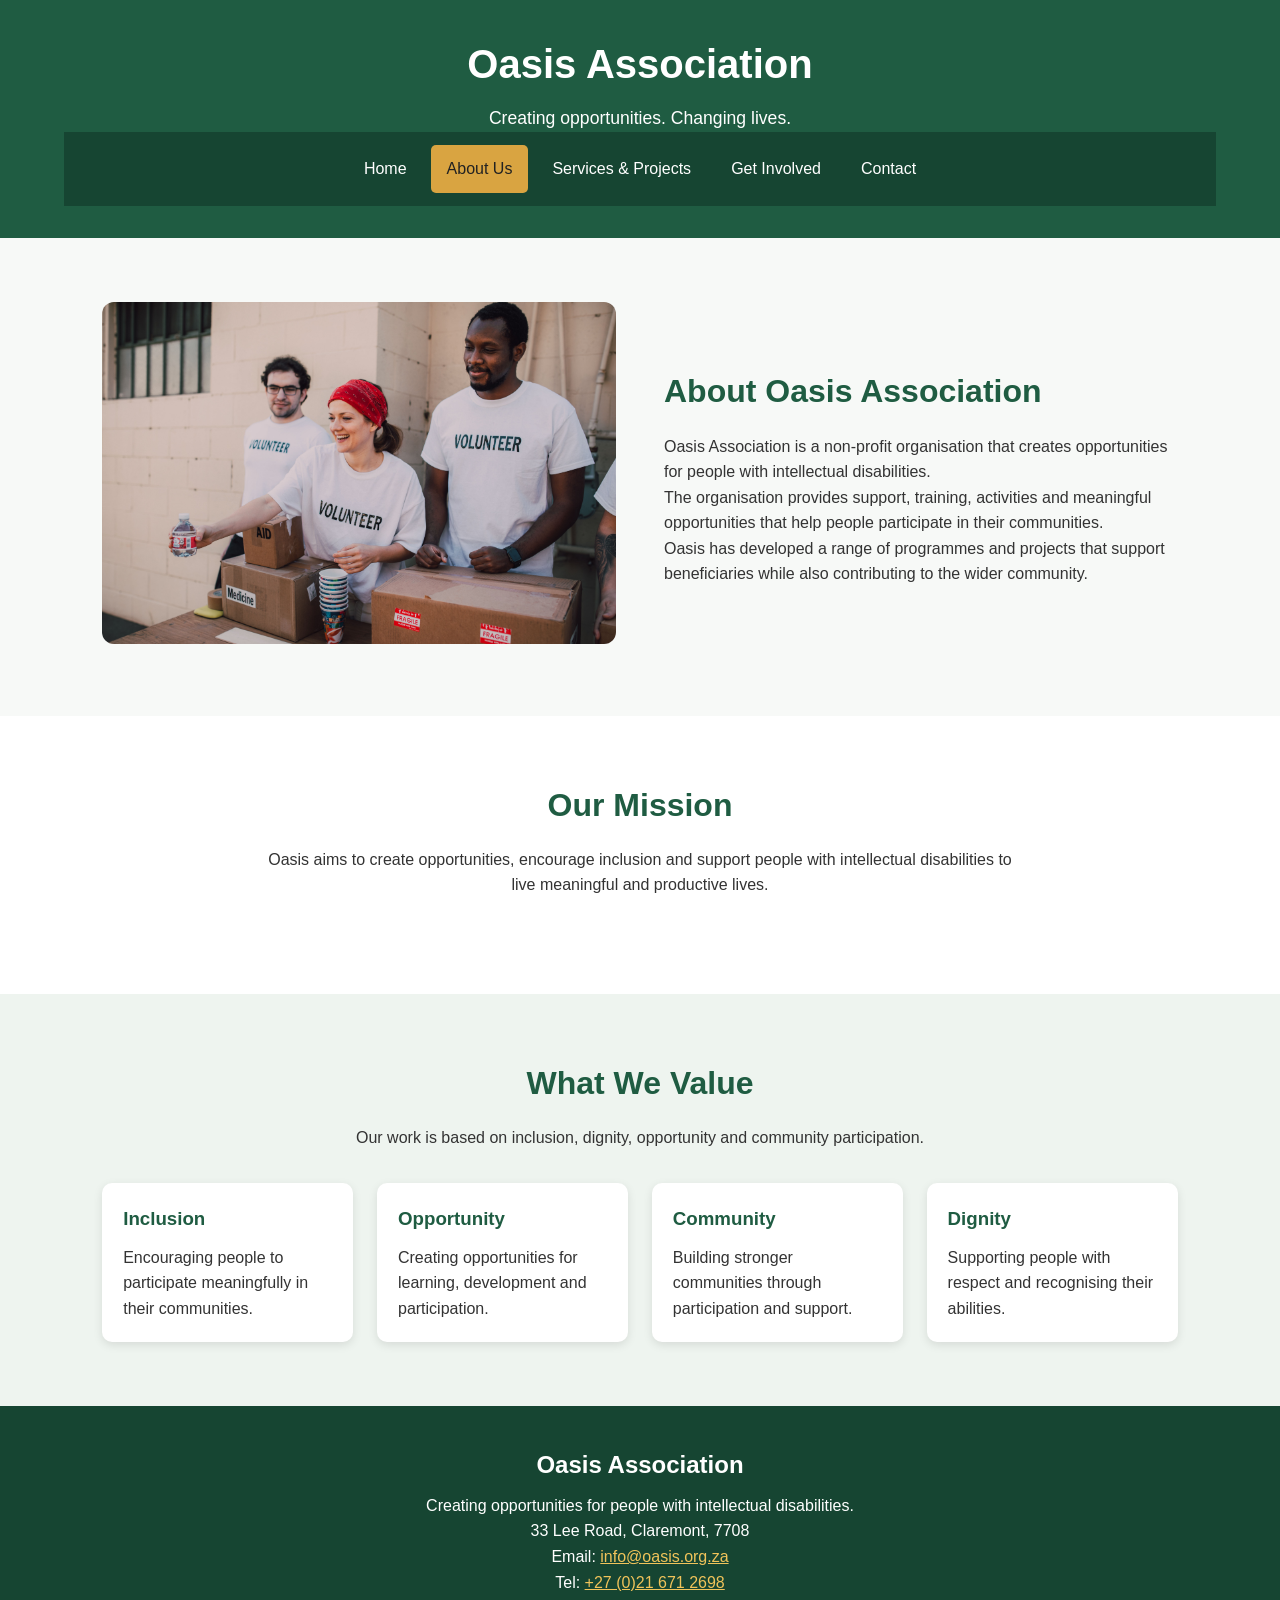
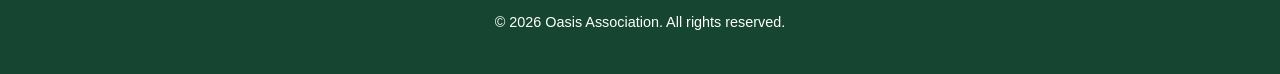
==== commit d22f3eb0: "add JavaScript search functionality" ====
--- a/about.html
+++ b/about.html
@@ -194,7 +194,7 @@
                                                                                                                                                                                                                                                                                                                                                                                                                                                                                                                                                                                                                                                                                                                                                                                                                                                                                                                                                                                                                                                                                                                                                                                                                                                                                                                                                                                                                                                                                                                                                                                                                                                                                                                                                                                                                                                                                         </p>
 
                                                                                                                                                                                                                                                                                                                                                                                                                                                                                                                                                                                                                                                                                                                                                                                                                                                                                                                                                                                                                                                                                                                                                                                                                                                                                                                                                                                                                                                                                                                                                                                                                                                                                                                                                                                                                                                                                             </footer>
-
+<script src="script.js"></script>
                                                                                                                                                                                                                                                                                                                                                                                                                                                                                                                                                                                                                                                                                                                                                                                                                                                                                                                                                                                                                                                                                                                                                                                                                                                                                                                                                                                                                                                                                                                                                                                                                                                                                                                                                                                                                                                                                             </body>
 
                                                                                                                                                                                                                                                                                                                                                                                                                                                                                                                                                                                                                                                                                                                                                                                                                                                                                                                                                                                                                                                                                                                                                                                                                                                                                                                                                                                                                                                                                                                                                                                                                                                                                                                                                                                                                                                                                             </html>
